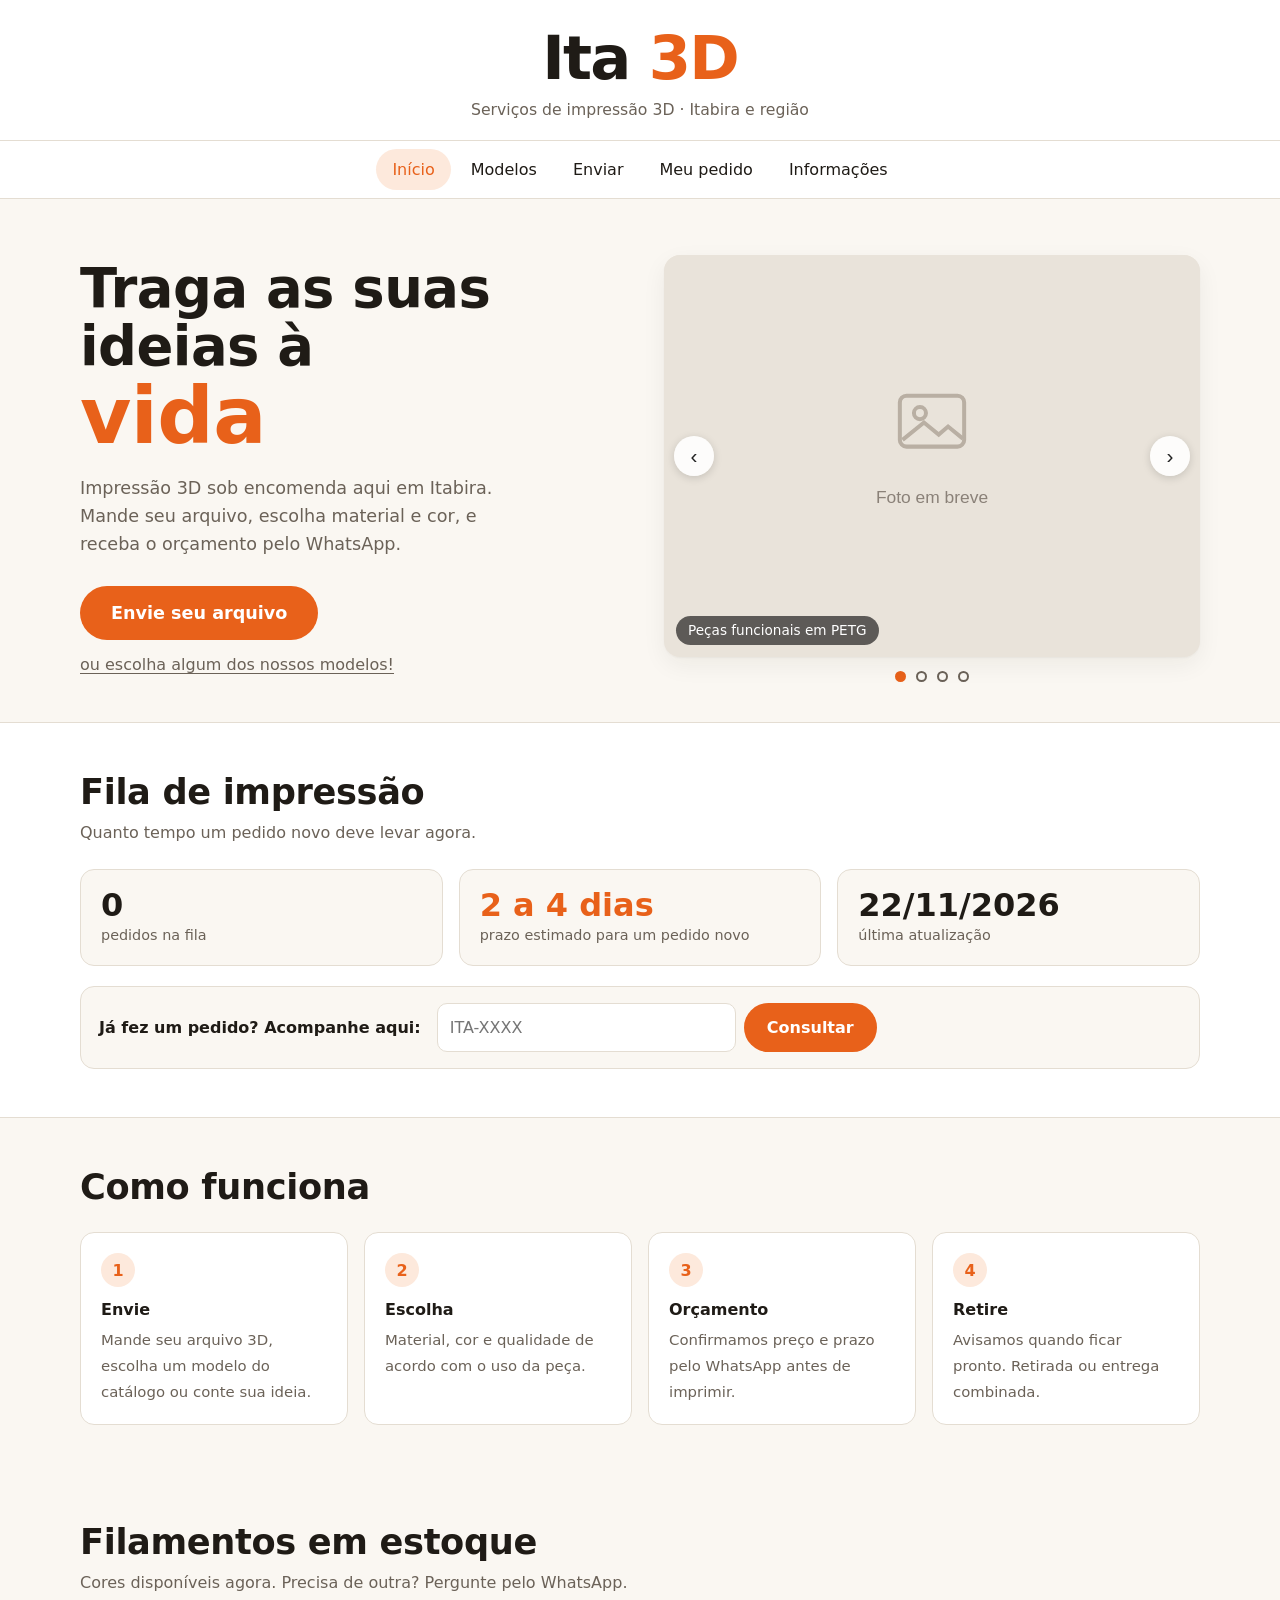
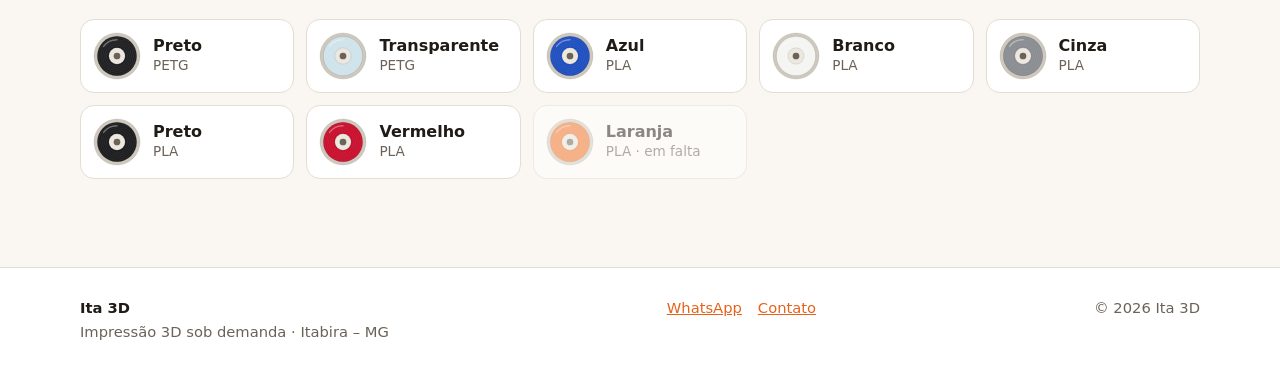
==== index.html @ 5a3d486b "Add files via upload" ====
<!doctype html>
<html lang="pt-BR">
<head>
  <meta charset="utf-8">
  <meta name="viewport" content="width=device-width, initial-scale=1">
  <meta http-equiv="Content-Security-Policy" content="default-src 'self'; script-src 'self' file:; style-src 'self' 'unsafe-inline' https://fonts.googleapis.com; font-src https://fonts.gstatic.com; img-src 'self' file: data: blob:; connect-src 'self'; object-src 'none'; base-uri 'none'; form-action 'self' file:">
  <title>Ita 3D · Impressão 3D em Itabira</title>
  <meta name="description" content="Serviços de impressão 3D em Itabira e região. Envie seu arquivo ou escolha um dos nossos modelos.">
  <link rel="icon" href="images/logo/favicon.svg" type="image/svg+xml">
  <link rel="preconnect" href="https://fonts.googleapis.com">
  <link rel="preconnect" href="https://fonts.gstatic.com" crossorigin>
  <link href="https://fonts.googleapis.com/css2?family=Inter:wght@400;500;600&family=Space+Grotesk:wght@500;700&display=swap" rel="stylesheet">
  <link rel="stylesheet" href="css/style.css">
</head>
<body>
  <header class="site-header">
    <div class="container brand">
      <a href="index.html"><div class="brand-name">Ita <span>3D</span></div></a>
      <p class="brand-sub">Serviços de impressão 3D · Itabira e região</p>
    </div>
  </header>
  <nav class="site-nav" aria-label="Principal">
    <ul class="container">
      <li><a href="index.html">Início</a></li>
      <li><a href="modelos.html">Modelos</a></li>
      <li><a href="enviar.html">Enviar</a></li>
      <li><a href="pedido.html">Meu pedido</a></li>
      <li><a href="info.html">Informações</a></li>
    </ul>
  </nav>

  <main>
    <section class="container hero">
      <div>
        <h1>Traga as suas ideias à <em>vida</em></h1>
        <p class="lead">Impressão 3D sob encomenda aqui em Itabira. Mande seu arquivo, escolha material e cor, e receba o orçamento pelo WhatsApp.</p>
        <div class="hero-actions">
          <a class="btn btn-primary btn-lg" href="enviar.html">Envie seu arquivo</a>
          <a class="link-sub" href="modelos.html">ou escolha algum dos nossos modelos!</a>
        </div>
      </div>
      <div>
        <div class="carousel" id="carousel">
          <div class="carousel-track" id="carousel-track"></div>
          <button class="carousel-nav prev" type="button" aria-label="Foto anterior">&#8249;</button>
          <button class="carousel-nav next" type="button" aria-label="Próxima foto">&#8250;</button>
        </div>
        <div class="carousel-dots" id="carousel-dots"></div>
      </div>
    </section>

    <section class="band section">
      <div class="container">
        <div class="section-head">
          <h2>Fila de impressão</h2>
          <p>Quanto tempo um pedido novo deve levar agora.</p>
        </div>
        <div class="queue">
          <div class="stat"><div class="num" id="fila-pedidos">–</div><div class="lbl">pedidos na fila</div></div>
          <div class="stat hl"><div class="num" id="fila-prazo">–</div><div class="lbl">prazo estimado para um pedido novo</div></div>
          <div class="stat"><div class="num" id="fila-atualizado">–</div><div class="lbl">última atualização</div></div>
        </div>
        <form class="track" action="pedido.html" method="get" autocomplete="off">
          <label for="track-c">Já fez um pedido? Acompanhe aqui:</label>
          <div class="track-row">
            <input type="text" id="track-c" name="c" placeholder="ITA-XXXX" maxlength="12" autocapitalize="characters" spellcheck="false" required>
            <button type="submit" class="btn btn-primary">Consultar</button>
          </div>
        </form>
      </div>
    </section>

    <section class="container section">
      <div class="section-head">
        <h2>Como funciona</h2>
      </div>
      <ol class="steps">
        <li><strong>Envie</strong><span>Mande seu arquivo 3D, escolha um modelo do catálogo ou conte sua ideia.</span></li>
        <li><strong>Escolha</strong><span>Material, cor e qualidade de acordo com o uso da peça.</span></li>
        <li><strong>Orçamento</strong><span>Confirmamos preço e prazo pelo WhatsApp antes de imprimir.</span></li>
        <li><strong>Retire</strong><span>Avisamos quando ficar pronto. Retirada ou entrega combinada.</span></li>
      </ol>
    </section>

    <section class="container section">
      <div class="section-head">
        <h2>Filamentos em estoque</h2>
        <p>Cores disponíveis agora. Precisa de outra? Pergunte pelo WhatsApp.</p>
      </div>
      <div class="fil-grid" id="fil-grid"></div>
    </section>
  </main>

  <footer class="site-footer">
    <div class="container footer-grid">
      <div><strong>Ita 3D</strong><br>Impressão 3D sob demanda · Itabira – MG</div>
      <div class="footer-links"><a data-wa href="#">WhatsApp</a><a data-insta href="#">Instagram</a><a href="info.html#contato">Contato</a></div>
      <div>© <span data-year></span> Ita 3D</div>
    </div>
  </footer>

  <script src="data/config.js"></script>
  <script src="data/filamentos.js"></script>
  <script src="data/modelos.js"></script>
  <script src="data/pedidos.js"></script>
  <script src="js/common.js"></script>
  <script src="js/home.js"></script>
</body>
</html>
---- css/style.css ----
/* ============ Ita 3D — estilos ============ */
:root {
  --bg: #faf7f2;
  --surface: #ffffff;
  --surface-2: #f2ede5;
  --text: #1f1b16;
  --muted: #6b6258;
  --line: #e4ddd2;
  --accent: #e8611a;
  --accent-ink: #ffffff;
  --accent-soft: #fde9dc;
  --ok: #1f8a4c;
  --ok-soft: #e1f4e8;
  --warn: #8a5a00;
  --warn-soft: #fbefd0;
  --danger: #c0392b;
  --wa: #1fa855;
  --radius: 16px;
  --shadow: 0 1px 2px rgba(31, 27, 22, .04), 0 8px 24px rgba(31, 27, 22, .06);
  --font-head: "Space Grotesk", system-ui, sans-serif;
  --font-body: "Inter", system-ui, sans-serif;
}
@media (prefers-color-scheme: dark) {
  :root {
    --bg: #15120f;
    --surface: #1e1a16;
    --surface-2: #29231d;
    --text: #f3eee8;
    --muted: #a99f94;
    --line: #382f27;
    --accent: #ff7a33;
    --accent-ink: #1a0f08;
    --accent-soft: #3a2416;
    --ok: #4cc27f;
    --ok-soft: #173023;
    --warn: #e0b44c;
    --warn-soft: #33290f;
    --danger: #ff7b6b;
    --shadow: 0 1px 2px rgba(0, 0, 0, .3), 0 8px 24px rgba(0, 0, 0, .25);
  }
}

* { box-sizing: border-box; }
[hidden] { display: none !important; }
html { -webkit-text-size-adjust: 100%; scroll-behavior: smooth; }
body {
  margin: 0;
  background: var(--bg);
  color: var(--text);
  font: 16px/1.6 var(--font-body);
  overflow-x: hidden;
}
img { max-width: 100%; display: block; }
a { color: var(--accent); }
h1, h2, h3 { font-family: var(--font-head); letter-spacing: -.01em; line-height: 1.2; }
.container { width: min(1120px, 100% - 32px); margin-inline: auto; }
.hint { color: var(--muted); font-size: .92rem; }
.grow { flex: 1; min-width: 200px; }

/* ---------- Cabeçalho ---------- */
.site-header { background: var(--surface); }
.brand { text-align: center; padding: 28px 0 18px; }
.brand a { color: inherit; text-decoration: none; }
.brand-name {
  font-family: var(--font-head);
  font-size: clamp(2.6rem, 7vw, 3.8rem);
  font-weight: 700;
  letter-spacing: -.03em;
  line-height: 1;
}
.brand-name span { color: var(--accent); }
.brand-sub { margin: .5rem 0 0; color: var(--muted); font-size: .98rem; }

.site-nav {
  position: sticky; top: 0; z-index: 20;
  background: var(--surface);
  border-block: 1px solid var(--line);
}
.site-nav ul {
  display: flex; justify-content: safe center; gap: 4px;
  list-style: none; margin: 0 auto; padding: 8px 0;
  overflow-x: auto; scrollbar-width: none;
}
.site-nav ul::-webkit-scrollbar { display: none; }
.site-nav a {
  display: block; padding: 8px 16px; border-radius: 999px;
  color: var(--text); text-decoration: none; font-weight: 500; white-space: nowrap;
}
.site-nav a:hover { background: var(--surface-2); }
.site-nav a[aria-current="page"] { background: var(--accent-soft); color: var(--accent); }

/* ---------- Botões ---------- */
.btn {
  display: inline-flex; align-items: center; justify-content: center; gap: 8px;
  padding: 12px 22px; border-radius: 999px; border: 1px solid transparent;
  font: 600 1rem var(--font-body); cursor: pointer; text-decoration: none;
  transition: transform .15s ease, filter .15s ease;
}
.btn:hover { transform: translateY(-1px); filter: brightness(1.05); }
.btn-primary { background: var(--accent); color: var(--accent-ink); }
.btn-ghost { background: transparent; border-color: var(--line); color: var(--text); }
.btn-wa { background: var(--wa); color: #fff; }
.btn-lg { padding: 16px 30px; font-size: 1.1rem; }
.btn-block { width: 100%; }
.btn svg { width: 20px; height: 20px; flex: none; }

/* ---------- Hero ---------- */
.hero {
  display: grid; grid-template-columns: 1fr 1fr; gap: 48px; align-items: center;
  padding: 56px 0 40px;
}
.hero h1 { font-size: clamp(2.2rem, 5vw, 3.4rem); margin: 0 0 16px; line-height: 1.05; }
.hero h1 em { display: block; font-style: normal; color: var(--accent); font-size: 1.45em; }
.hero .lead { color: var(--muted); font-size: 1.1rem; max-width: 40ch; margin: 0; }
.hero-actions { display: flex; flex-direction: column; align-items: flex-start; gap: 12px; margin-top: 28px; }
.link-sub { color: var(--muted); text-underline-offset: 3px; }
.link-sub:hover { color: var(--accent); }

/* ---------- Carrossel ---------- */
.carousel {
  position: relative; overflow: hidden; aspect-ratio: 4 / 3;
  border-radius: var(--radius); background: var(--surface-2); box-shadow: var(--shadow);
}
.carousel-track { display: flex; height: 100%; transition: transform .5s ease; }
.slide { flex: 0 0 100%; margin: 0; position: relative; height: 100%; }
.slide img { width: 100%; height: 100%; object-fit: cover; }
.slide figcaption {
  position: absolute; left: 12px; bottom: 12px;
  background: rgba(0, 0, 0, .6); color: #fff;
  padding: 4px 12px; border-radius: 999px; font-size: .85rem;
}
.carousel-nav {
  position: absolute; top: 50%; transform: translateY(-50%);
  width: 40px; height: 40px; border-radius: 50%; border: 0; cursor: pointer;
  background: rgba(255, 255, 255, .9); color: #222; font-size: 1.3rem; line-height: 1;
  box-shadow: 0 2px 8px rgba(0, 0, 0, .15);
}
.carousel-nav.prev { left: 10px; }
.carousel-nav.next { right: 10px; }
.carousel-dots { display: flex; justify-content: center; gap: 10px; margin-top: 14px; }
.carousel-dots button {
  width: 11px; height: 11px; padding: 0; border-radius: 50%; cursor: pointer;
  border: 2px solid var(--muted); background: transparent;
}
.carousel-dots button[aria-current="true"] { background: var(--accent); border-color: var(--accent); }

/* ---------- Seções ---------- */
.section { padding: 48px 0; }
.section-head { margin-bottom: 24px; }
.section-head h2 { font-size: clamp(1.6rem, 3.5vw, 2.2rem); margin: 0 0 6px; }
.section-head p { margin: 0; color: var(--muted); }
.band { background: var(--surface); border-block: 1px solid var(--line); }
.card {
  background: var(--surface); border: 1px solid var(--line);
  border-radius: var(--radius); padding: 22px; box-shadow: var(--shadow);
}

/* Fila */
.queue { display: grid; grid-template-columns: repeat(3, 1fr); gap: 16px; }
.stat { background: var(--bg); border: 1px solid var(--line); border-radius: 14px; padding: 18px 20px; }
.stat .num { font-family: var(--font-head); font-size: 2rem; font-weight: 700; line-height: 1.1; }
.stat .lbl { color: var(--muted); font-size: .9rem; }
.stat.hl .num { color: var(--accent); }

/* Passos */
.steps { display: grid; grid-template-columns: repeat(4, 1fr); gap: 16px; counter-reset: passo; list-style: none; padding: 0; margin: 0; }
.steps li { position: relative; padding: 20px; background: var(--surface); border: 1px solid var(--line); border-radius: 14px; }
.steps li::before {
  counter-increment: passo; content: counter(passo);
  display: grid; place-items: center; width: 34px; height: 34px; margin-bottom: 10px;
  border-radius: 50%; background: var(--accent-soft); color: var(--accent);
  font: 700 1rem var(--font-head);
}
.steps strong { display: block; margin-bottom: 4px; }
.steps span { color: var(--muted); font-size: .93rem; }

/* Filamentos */
.fil-grid { display: grid; grid-template-columns: repeat(auto-fill, minmax(190px, 1fr)); gap: 12px; }
.fil > div { min-width: 0; overflow-wrap: anywhere; }
.fil {
  display: flex; align-items: center; gap: 12px; padding: 12px 16px 12px 12px;
  background: var(--surface); border: 1px solid var(--line); border-radius: 14px;
}
.fil .spool, .fil .fil-photo { width: 48px; height: 48px; flex: none; }
.fil .fil-photo { border-radius: 50%; object-fit: cover; }
.fil .name { font-weight: 600; line-height: 1.2; }
.fil .mat { color: var(--muted); font-size: .85rem; }
.fil.out { opacity: .5; }
.fil.out .mat::after { content: " · em falta"; }

/* ---------- Modelos ---------- */
.filters { display: flex; flex-wrap: wrap; gap: 8px; margin-bottom: 22px; }
.chip {
  padding: 8px 16px; border-radius: 999px; cursor: pointer;
  border: 1px solid var(--line); background: var(--surface); color: var(--text);
  font: 500 .95rem var(--font-body);
}
.chip[aria-pressed="true"] { background: var(--text); color: var(--bg); border-color: var(--text); }
.model-grid { display: grid; grid-template-columns: repeat(auto-fill, minmax(240px, 1fr)); gap: 20px; }
.model {
  display: flex; flex-direction: column; overflow: hidden;
  background: var(--surface); border: 1px solid var(--line); border-radius: var(--radius); box-shadow: var(--shadow);
}
.model .thumb { aspect-ratio: 1; background: var(--surface-2); }
.model .thumb img { width: 100%; height: 100%; object-fit: cover; }
.model .body { display: flex; flex-direction: column; gap: 8px; padding: 16px 18px 18px; flex: 1; }
.model h3 { margin: 0; font-size: 1.15rem; }
.model p { margin: 0; }
.model .btn { margin-top: auto; }
.price { font-family: var(--font-head); font-size: 1.4rem; font-weight: 700; }
.price small { display: block; font: 400 .8rem var(--font-body); color: var(--muted); }
.badge { display: inline-block; width: fit-content; padding: 5px 12px; border-radius: 999px; font-size: .78rem; font-weight: 600; line-height: 1.3; white-space: nowrap; }
.badge.ok { background: var(--ok-soft); color: var(--ok); }
.badge.warn { background: var(--warn-soft); color: var(--warn); }

/* ---------- Formulário de envio ---------- */
.order { display: grid; grid-template-columns: minmax(0, 1fr) 340px; gap: 32px; align-items: start; }
.order aside { position: sticky; top: 76px; }
.field { margin-bottom: 36px; }
.field > h3 { margin: 0 0 4px; font-size: 1.2rem; }
.field > .hint { margin: 0 0 14px; }
.sub-label { margin: 18px 0 8px; font-weight: 600; font-size: .95rem; }
.options { display: flex; flex-wrap: wrap; gap: 10px; }
.opt {
  padding: 12px 18px; min-width: 104px; text-align: center; cursor: pointer;
  border: 2px solid var(--line); border-radius: 12px; background: var(--surface); color: var(--text);
  font: 600 1rem var(--font-body); transition: border-color .15s, background .15s;
}
.opt small { display: block; font-weight: 400; color: var(--muted); font-size: .78rem; }
.opt:hover:not(:disabled) { border-color: var(--muted); }
.opt[aria-pressed="true"] { border-color: var(--accent); background: var(--accent-soft); }
.opt:disabled { opacity: .45; cursor: not-allowed; }
.panel { margin-top: 14px; }
.info-box { margin-top: 14px; padding: 14px 16px; border-radius: 12px; background: var(--surface-2); font-size: .93rem; }
.info-box ul { margin: 6px 0 0; padding-left: 18px; }
.info-box p { margin: 0; }

label.lbl { display: block; font-weight: 600; font-size: .92rem; margin-bottom: 6px; }
select, input[type="text"], input[type="number"], input[type="password"], input[type="date"], textarea {
  width: 100%; padding: 11px 12px; font: inherit; color: var(--text);
  background: var(--surface); border: 1px solid var(--line); border-radius: 10px;
}
select:focus, input:focus, textarea:focus { outline: 2px solid var(--accent); outline-offset: 1px; }
textarea { min-height: 110px; resize: vertical; }
.row-2 { display: grid; grid-template-columns: 140px 1fr; gap: 14px; margin-bottom: 14px; }

.dropzone {
  display: flex; flex-direction: column; align-items: center; gap: 6px; text-align: center;
  padding: 30px 16px; cursor: pointer; border: 2px dashed var(--line); border-radius: var(--radius);
  background: var(--surface); transition: border-color .15s, background .15s;
}
.dropzone:hover, .dropzone.drag { border-color: var(--accent); background: var(--accent-soft); }
.dropzone.has-file { border-style: solid; border-color: var(--ok); }
.dropzone svg { width: 36px; height: 36px; color: var(--accent); }
.warn-text { color: var(--warn); font-size: .9rem; margin: 8px 0 0; }

.color-row { display: flex; gap: 20px; align-items: center; flex-wrap: wrap; margin-top: 14px; }
.preview { display: flex; align-items: center; }
.preview .spool, .preview .fil-photo { width: 104px; height: 104px; filter: drop-shadow(0 6px 10px rgba(0,0,0,.15)); }
.preview .fil-photo { border-radius: 50%; object-fit: cover; }
.preview.multi { min-height: 80px; margin-top: 14px; }
.preview.multi .spool { width: 76px; height: 76px; margin-right: -14px; }
.color-chips { display: flex; flex-wrap: wrap; gap: 8px; margin-top: 10px; }
.cchip {
  display: inline-flex; align-items: center; gap: 8px; padding: 6px 14px 6px 6px; cursor: pointer;
  border: 2px solid var(--line); border-radius: 999px; background: var(--surface); color: var(--text);
  font: 500 .93rem var(--font-body);
}
.cchip .dot { width: 22px; height: 22px; border-radius: 50%; border: 1px solid rgba(0, 0, 0, .2); }
.cchip[aria-pressed="true"] { border-color: var(--accent); background: var(--accent-soft); }
.cchip:disabled { opacity: .4; cursor: not-allowed; }

.check {
  display: flex; gap: 12px; align-items: flex-start; margin-top: 18px; padding: 14px 16px; cursor: pointer;
  border: 1px solid var(--line); border-radius: 12px; background: var(--surface);
}
.check input { width: 20px; height: 20px; margin-top: 2px; accent-color: var(--accent); flex: none; }
.check small { color: var(--muted); }

/* Visualizador 3D e estimativa */
.viewer {
  position: relative; margin-top: 16px; aspect-ratio: 4 / 3; max-height: 420px; width: 100%;
  border-radius: var(--radius); overflow: hidden; touch-action: none;
  background: radial-gradient(circle at 50% 35%, var(--surface), var(--surface-2));
  border: 1px solid var(--line);
}
.viewer canvas { display: block; width: 100%; height: 100%; cursor: grab; }
.viewer canvas:active { cursor: grabbing; }
.viewer-msg { position: absolute; inset: 0; display: grid; place-items: center; padding: 16px; text-align: center; color: var(--muted); }
.dims { display: flex; flex-wrap: wrap; gap: 8px; margin-top: 12px; }
.dim-chip { padding: 6px 12px; border-radius: 999px; background: var(--surface-2); font-size: .88rem; font-weight: 600; }
.scale-row { display: flex; flex-wrap: wrap; align-items: center; gap: 8px 12px; margin-top: 12px; }
.scale-row .lbl { margin: 0; }
.scale-input { display: flex; align-items: center; gap: 6px; }
.scale-input input { width: 96px; }
.scale-row .hint { flex: 1 1 220px; }

.estimate { margin: 0 0 16px; padding: 16px; border-radius: 14px; background: var(--accent-soft); }
.est-label { font-size: .8rem; font-weight: 600; text-transform: uppercase; letter-spacing: .04em; color: var(--accent); }
.est-price { font-family: var(--font-head); font-size: 1.8rem; font-weight: 700; line-height: 1.2; margin: 4px 0 12px; }
.est-grid { display: grid; grid-template-columns: 1fr 1fr; gap: 10px; }
.est-grid div { padding: 10px 12px; border-radius: 10px; background: var(--surface); }
.est-grid span { display: block; font-size: .78rem; color: var(--muted); }
.est-grid strong { font-size: 1rem; }
.est-note { margin: 10px 0 0; font-size: .82rem; color: var(--muted); }
.est-note:empty { display: none; }

.mini-model {display: flex; gap: 14px; align-items: center; margin-top: 14px; padding: 12px; background: var(--surface); border: 1px solid var(--line); border-radius: 14px; }
.mini-model img { width: 84px; height: 84px; border-radius: 10px; object-fit: cover; flex: none; }

.summary h3 { margin: 0 0 14px; }
.summary dl { display: grid; grid-template-columns: auto 1fr; gap: 8px 14px; margin: 0 0 16px; font-size: .93rem; }
.summary dt { color: var(--muted); }
.summary dd { margin: 0; font-weight: 600; overflow-wrap: anywhere; }
.summary .hint { margin: 0 0 16px; }
.errors { color: var(--danger); font-size: .9rem; }
.errors ul { margin: 0 0 14px; padding-left: 18px; }
.notice { margin-top: 14px; padding: 14px; border-radius: 12px; background: var(--ok-soft); font-size: .93rem; }

/* ---------- Acompanhar pedido ---------- */
.sr-only { position: absolute; width: 1px; height: 1px; overflow: hidden; clip: rect(0 0 0 0); white-space: nowrap; }
.track { display: flex; flex-wrap: wrap; align-items: center; gap: 10px 16px; margin-top: 20px; padding: 16px 18px; border: 1px solid var(--line); border-radius: 14px; background: var(--bg); }
.track label { font-weight: 600; }
.track-row { display: flex; gap: 8px; flex: 1 1 280px; max-width: 440px; }
.track-row input { flex: 1; min-width: 0; text-transform: uppercase; letter-spacing: .06em; font-weight: 600; }
.track-row input::placeholder { text-transform: none; letter-spacing: normal; font-weight: 400; }
.lookup { max-width: 680px; }
.lookup-form { max-width: none; }
.order-card { margin-top: 24px; }
.order-top { display: flex; justify-content: space-between; align-items: center; gap: 10px; flex-wrap: wrap; }
.order-code { font: 700 1.5rem ui-monospace, "Cascadia Mono", Consolas, monospace; letter-spacing: .04em; }
.order-desc { margin: 8px 0 0; font-size: 1.05rem; }
.timeline { list-style: none; padding: 0; margin: 26px 0 18px; display: grid; grid-template-columns: repeat(4, 1fr); }
.timeline li { position: relative; padding-top: 36px; text-align: center; font-size: .88rem; color: var(--muted); }
.timeline li::before {
  content: ""; position: absolute; z-index: 1; top: 0; left: 50%; transform: translateX(-50%);
  width: 24px; height: 24px; border-radius: 50%; background: var(--surface); border: 3px solid var(--line);
}
.timeline li::after { content: ""; position: absolute; top: 10px; left: -50%; width: 100%; height: 4px; background: var(--line); }
.timeline li:first-child::after { display: none; }
.timeline li.done::before { background: var(--ok); border-color: var(--ok); }
.timeline li.done::after, .timeline li.now::after { background: var(--ok); }
.timeline li.now::before { background: var(--accent); border-color: var(--accent); box-shadow: 0 0 0 6px var(--accent-soft); }
.timeline li.done, .timeline li.now { color: var(--text); font-weight: 600; }
.status-msg { padding: 14px 16px; border-radius: 12px; background: var(--accent-soft); }
.status-msg.ready { background: var(--ok-soft); }
.status-msg.off { background: var(--surface-2); margin-top: 18px; }
.order-dates { display: flex; flex-wrap: wrap; gap: 10px 28px; margin: 16px 0 20px; font-size: .92rem; }
.order-dates dt { color: var(--muted); font-size: .8rem; }
.order-dates dd { margin: 0; font-weight: 600; }

/* ---------- Informações ---------- */
.info-layout { display: grid; grid-template-columns: 220px minmax(0, 1fr); gap: 40px; align-items: start; }
.toc { position: sticky; top: 76px; display: flex; flex-direction: column; gap: 2px; }
.toc a { padding: 6px 12px; border-radius: 8px; color: var(--muted); text-decoration: none; }
.toc a:hover { background: var(--surface-2); color: var(--text); }
.prose { max-width: 760px; }
.prose section { margin-bottom: 44px; scroll-margin-top: 80px; }
.prose h2 { font-size: 1.8rem; margin: 0 0 12px; }
.prose h3 { font-size: 1.15rem; margin: 24px 0 6px; }
.prose p, .prose li { color: var(--text); }
.table-wrap { overflow-x: auto; border: 1px solid var(--line); border-radius: 12px; }
table { width: 100%; border-collapse: collapse; font-size: .93rem; background: var(--surface); }
th, td { text-align: left; padding: 10px 14px; border-bottom: 1px solid var(--line); vertical-align: top; }
th { background: var(--surface-2); font-weight: 600; }
tr:last-child td { border-bottom: 0; }
.contact-list { list-style: none; padding: 0; margin: 0 0 18px; display: grid; gap: 8px; }
.contact-list strong { display: inline-block; min-width: 110px; }

/* ---------- Rodapé ---------- */
.site-footer { margin-top: 40px; padding: 28px 0; border-top: 1px solid var(--line); background: var(--surface); color: var(--muted); font-size: .92rem; }
.footer-grid { display: flex; justify-content: space-between; gap: 16px 32px; flex-wrap: wrap; }
.footer-grid strong { color: var(--text); }
.footer-links { display: flex; gap: 16px; flex-wrap: wrap; }

/* ---------- Responsivo ---------- */
@media (max-width: 900px) {
  .order { grid-template-columns: 1fr; }
  .order aside { position: static; }
  .steps { grid-template-columns: repeat(2, 1fr); }
  .info-layout { grid-template-columns: 1fr; gap: 16px; }
  .toc { position: static; flex-direction: row; flex-wrap: wrap; }
}
@media (max-width: 820px) {
  .hero { grid-template-columns: 1fr; padding: 32px 0 24px; gap: 28px; }
}
@media (max-width: 600px) {
  .queue, .steps { grid-template-columns: 1fr; }
  .row-2 { grid-template-columns: 1fr; }
  .opt { flex: 1 1 calc(50% - 10px); min-width: 0; }
  .brand { padding: 22px 0 14px; }
  .site-nav { position: static; }
  .site-nav ul { gap: 2px; flex-wrap: wrap; overflow: visible; }
  .site-nav a { padding: 8px 11px; font-size: .95rem; }
}
@media (prefers-reduced-motion: reduce) {
  * { transition: none !important; scroll-behavior: auto !important; }
}
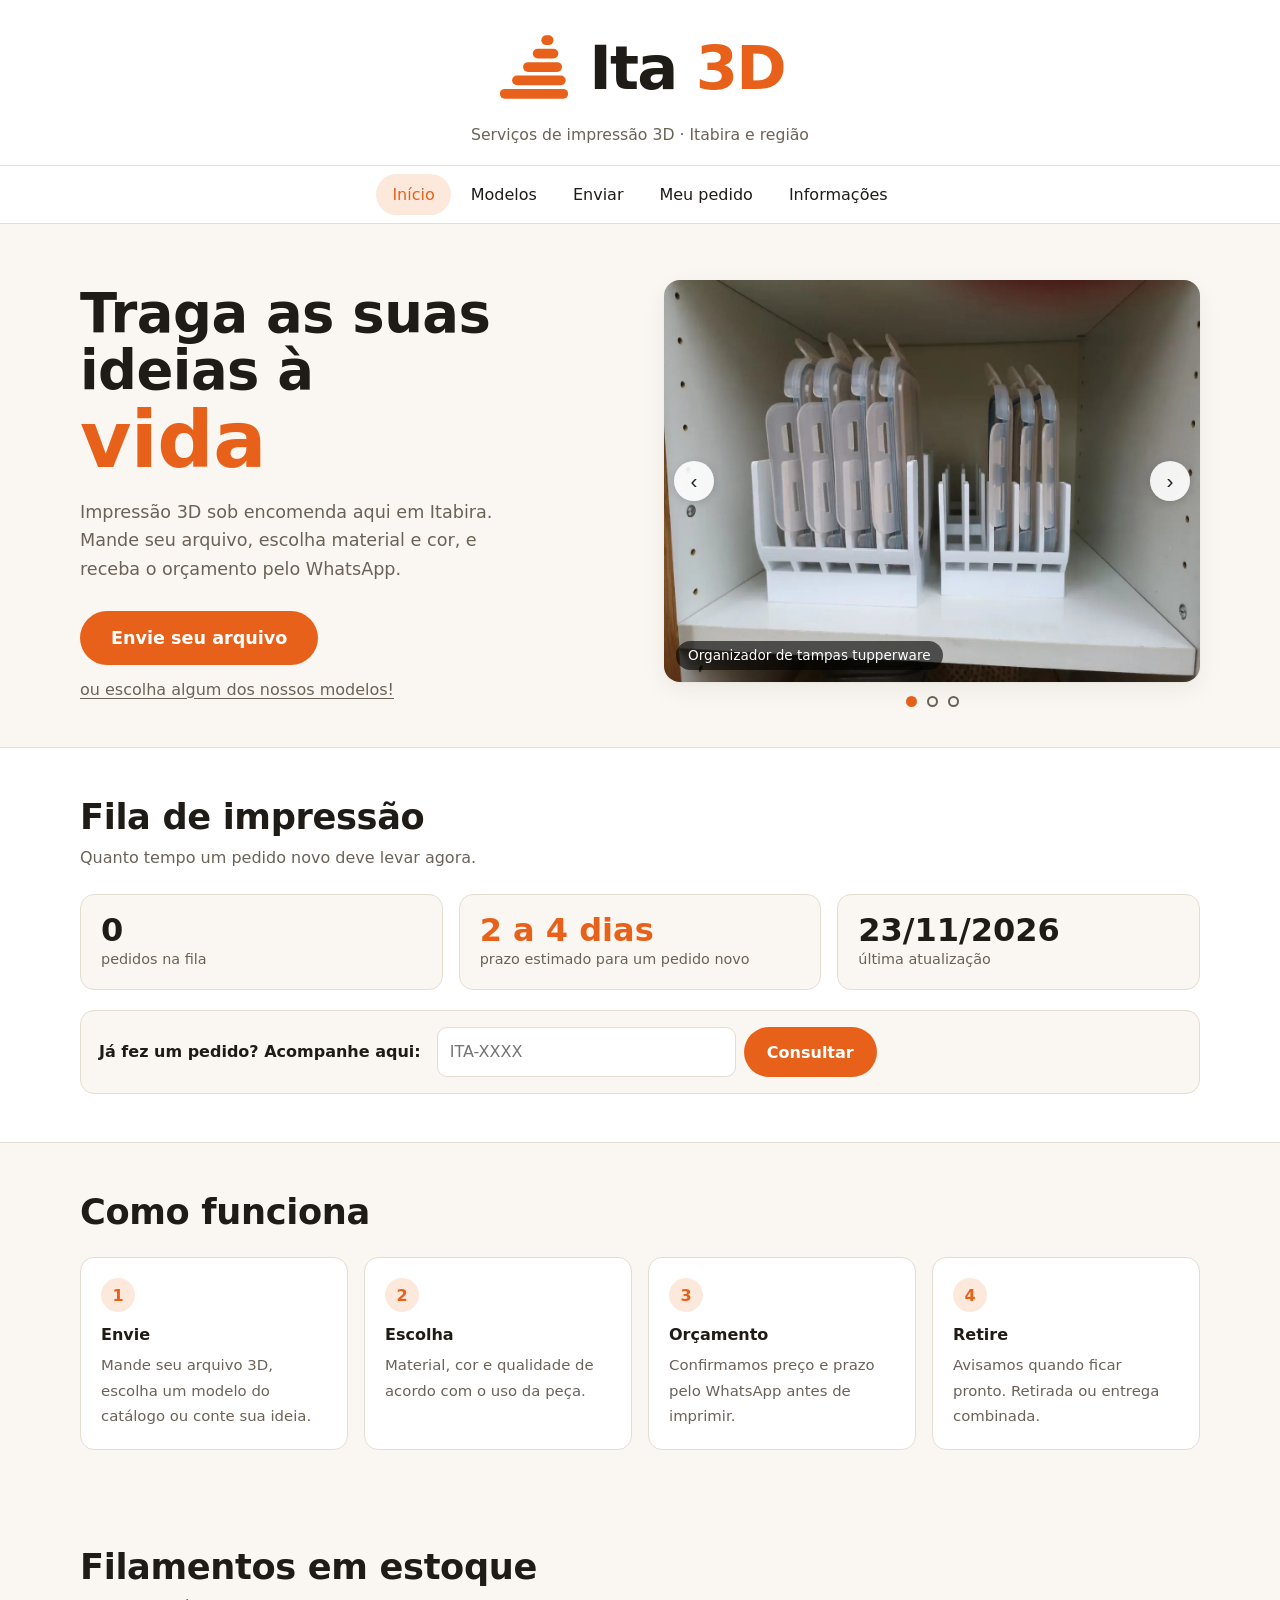
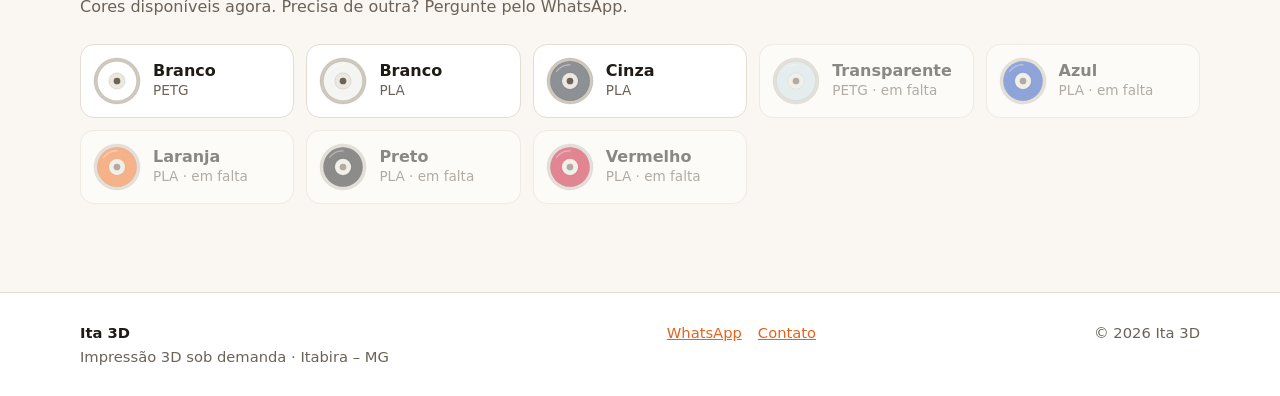
==== commit 10cc9bfd: "Adiciona logo: pedra feita de camadas - Marca (images/logo/marca.svg) no cabeçalho de todas as págin" ====
--- a/index.html
+++ b/index.html
@@ -7,6 +7,8 @@
   <title>Ita 3D · Impressão 3D em Itabira</title>
   <meta name="description" content="Serviços de impressão 3D em Itabira e região. Envie seu arquivo ou escolha um dos nossos modelos.">
   <link rel="icon" href="images/logo/favicon.svg" type="image/svg+xml">
+  <link rel="apple-touch-icon" href="images/logo/apple-touch-icon.png">
+  <meta name="theme-color" content="#e8611a">
   <link rel="preconnect" href="https://fonts.googleapis.com">
   <link rel="preconnect" href="https://fonts.gstatic.com" crossorigin>
   <link href="https://fonts.googleapis.com/css2?family=Inter:wght@400;500;600&family=Space+Grotesk:wght@500;700&display=swap" rel="stylesheet">
@@ -15,7 +17,7 @@
 <body>
   <header class="site-header">
     <div class="container brand">
-      <a href="index.html"><div class="brand-name">Ita <span>3D</span></div></a>
+      <a href="index.html" class="brand-link" aria-label="Ita 3D, p&aacute;gina inicial"><img class="brand-mark" src="images/logo/marca.svg" alt="" width="64" height="64"><span class="brand-name">Ita <span>3D</span></span></a>
       <p class="brand-sub">Serviços de impressão 3D · Itabira e região</p>
     </div>
   </header>
--- a/css/style.css
+++ b/css/style.css
@@ -61,6 +61,9 @@
 .site-header { background: var(--surface); }
 .brand { text-align: center; padding: 28px 0 18px; }
 .brand a { color: inherit; text-decoration: none; }
+.brand-link { display: inline-flex; align-items: center; gap: clamp(10px, 2vw, 16px); }
+.brand-mark { width: clamp(54px, 11vw, 78px); height: auto; flex: none; margin-bottom: 2px; }
+.brand-link .brand-name { display: block; }
 .brand-name {
   font-family: var(--font-head);
   font-size: clamp(2.6rem, 7vw, 3.8rem);
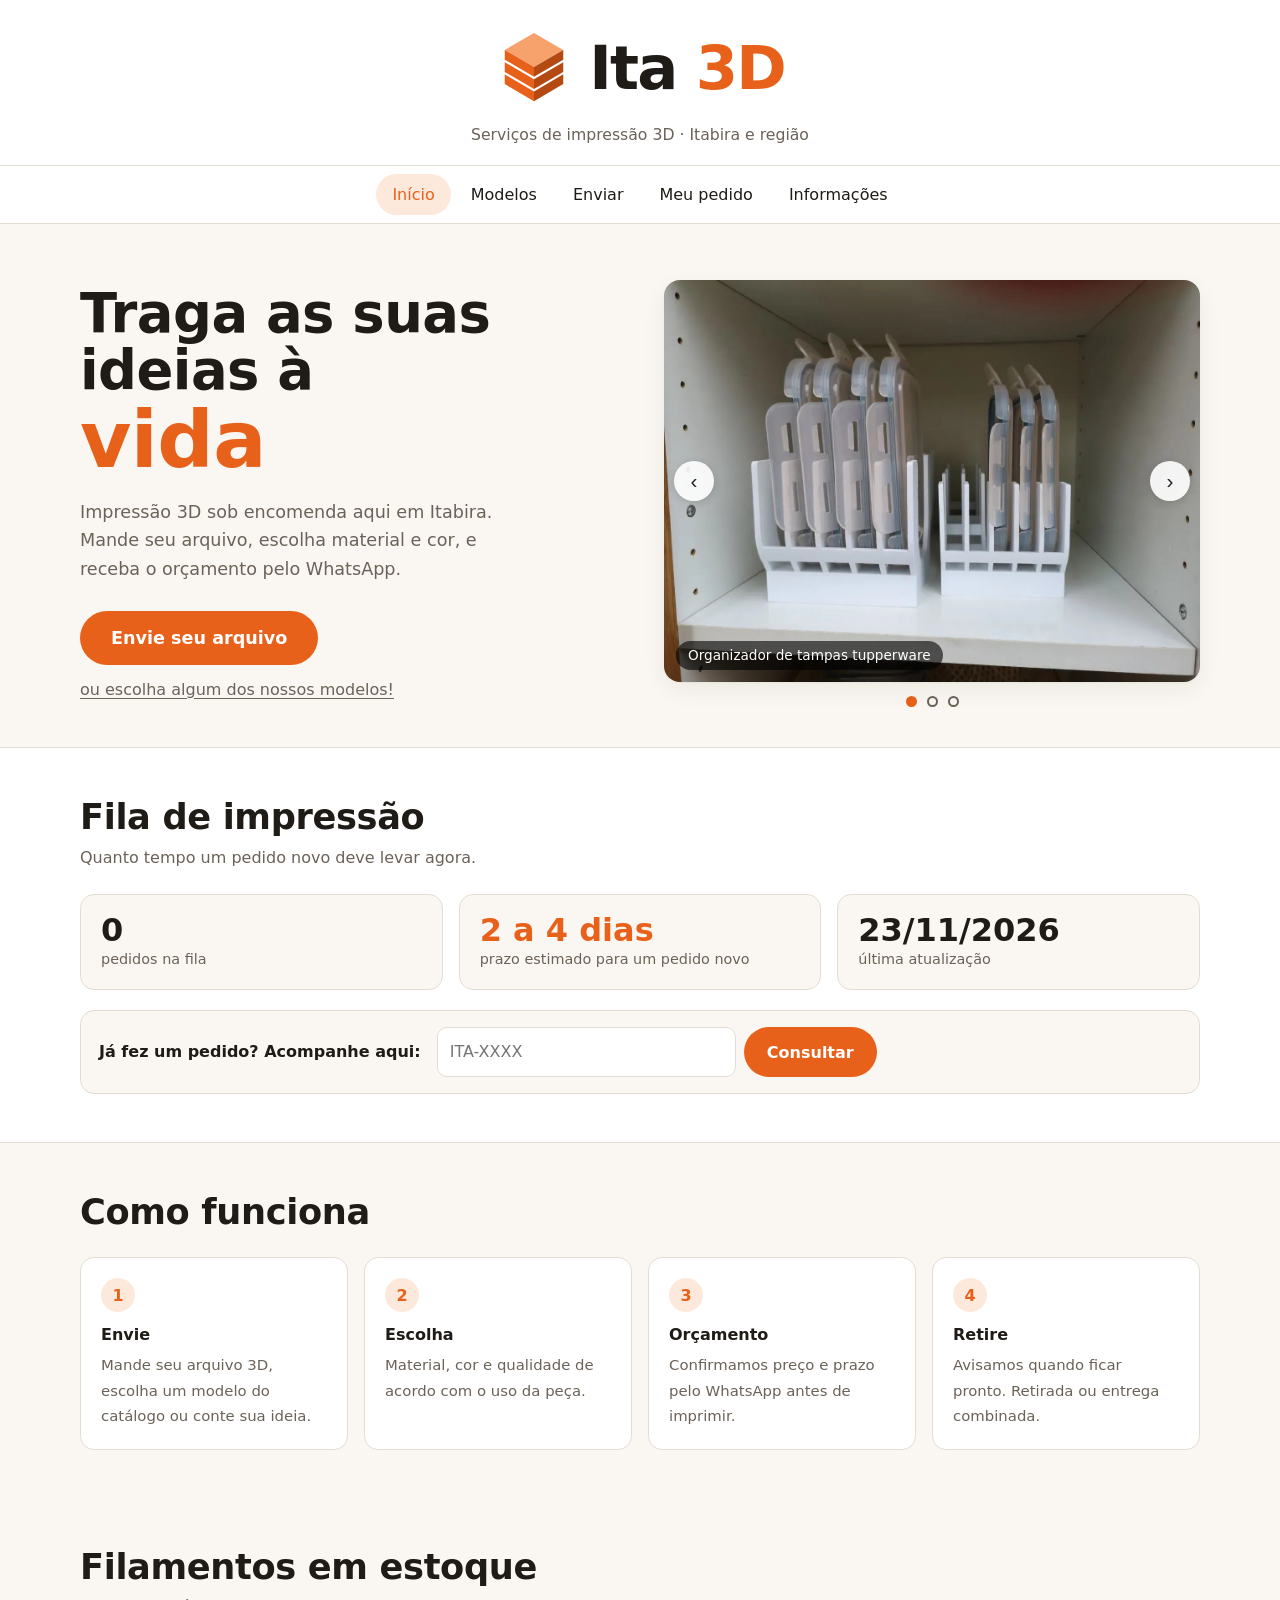
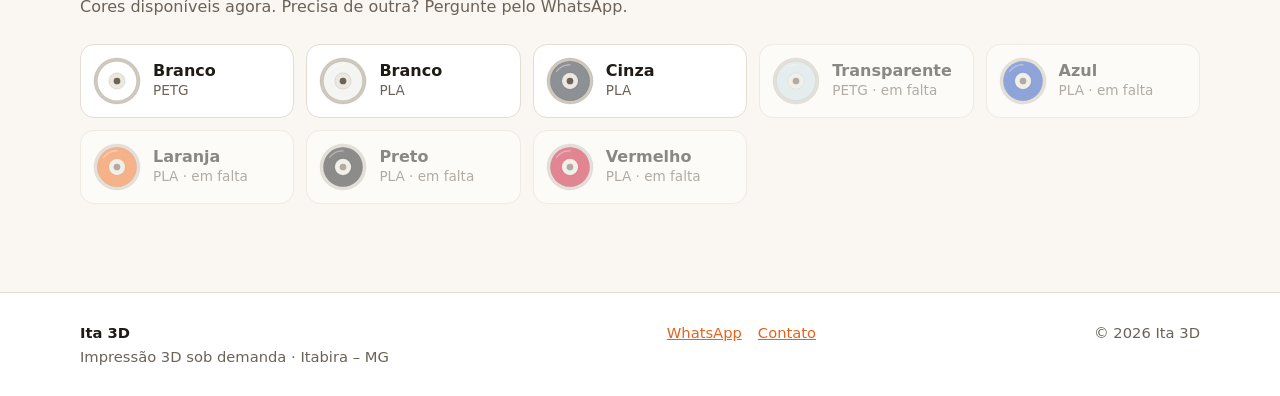
==== commit 9dcd75d6: "Força o navegador a baixar o logo novo Adiciona ?v=2 aos endereços do logo, do favicon e do ícone de" ====
--- a/index.html
+++ b/index.html
@@ -6,8 +6,8 @@
   <meta http-equiv="Content-Security-Policy" content="default-src 'self'; script-src 'self' file:; style-src 'self' 'unsafe-inline' https://fonts.googleapis.com; font-src https://fonts.gstatic.com; img-src 'self' file: data: blob:; connect-src 'self'; object-src 'none'; base-uri 'none'; form-action 'self' file:">
   <title>Ita 3D · Impressão 3D em Itabira</title>
   <meta name="description" content="Serviços de impressão 3D em Itabira e região. Envie seu arquivo ou escolha um dos nossos modelos.">
-  <link rel="icon" href="images/logo/favicon.svg" type="image/svg+xml">
-  <link rel="apple-touch-icon" href="images/logo/apple-touch-icon.png">
+  <link rel="icon" href="images/logo/favicon.svg?v=2" type="image/svg+xml">
+  <link rel="apple-touch-icon" href="images/logo/apple-touch-icon.png?v=2">
   <meta name="theme-color" content="#e8611a">
   <link rel="preconnect" href="https://fonts.googleapis.com">
   <link rel="preconnect" href="https://fonts.gstatic.com" crossorigin>
@@ -17,7 +17,7 @@
 <body>
   <header class="site-header">
     <div class="container brand">
-      <a href="index.html" class="brand-link" aria-label="Ita 3D, p&aacute;gina inicial"><img class="brand-mark" src="images/logo/marca.svg" alt="" width="64" height="64"><span class="brand-name">Ita <span>3D</span></span></a>
+      <a href="index.html" class="brand-link" aria-label="Ita 3D, p&aacute;gina inicial"><img class="brand-mark" src="images/logo/marca.svg?v=2" alt="" width="64" height="64"><span class="brand-name">Ita <span>3D</span></span></a>
       <p class="brand-sub">Serviços de impressão 3D · Itabira e região</p>
     </div>
   </header>
